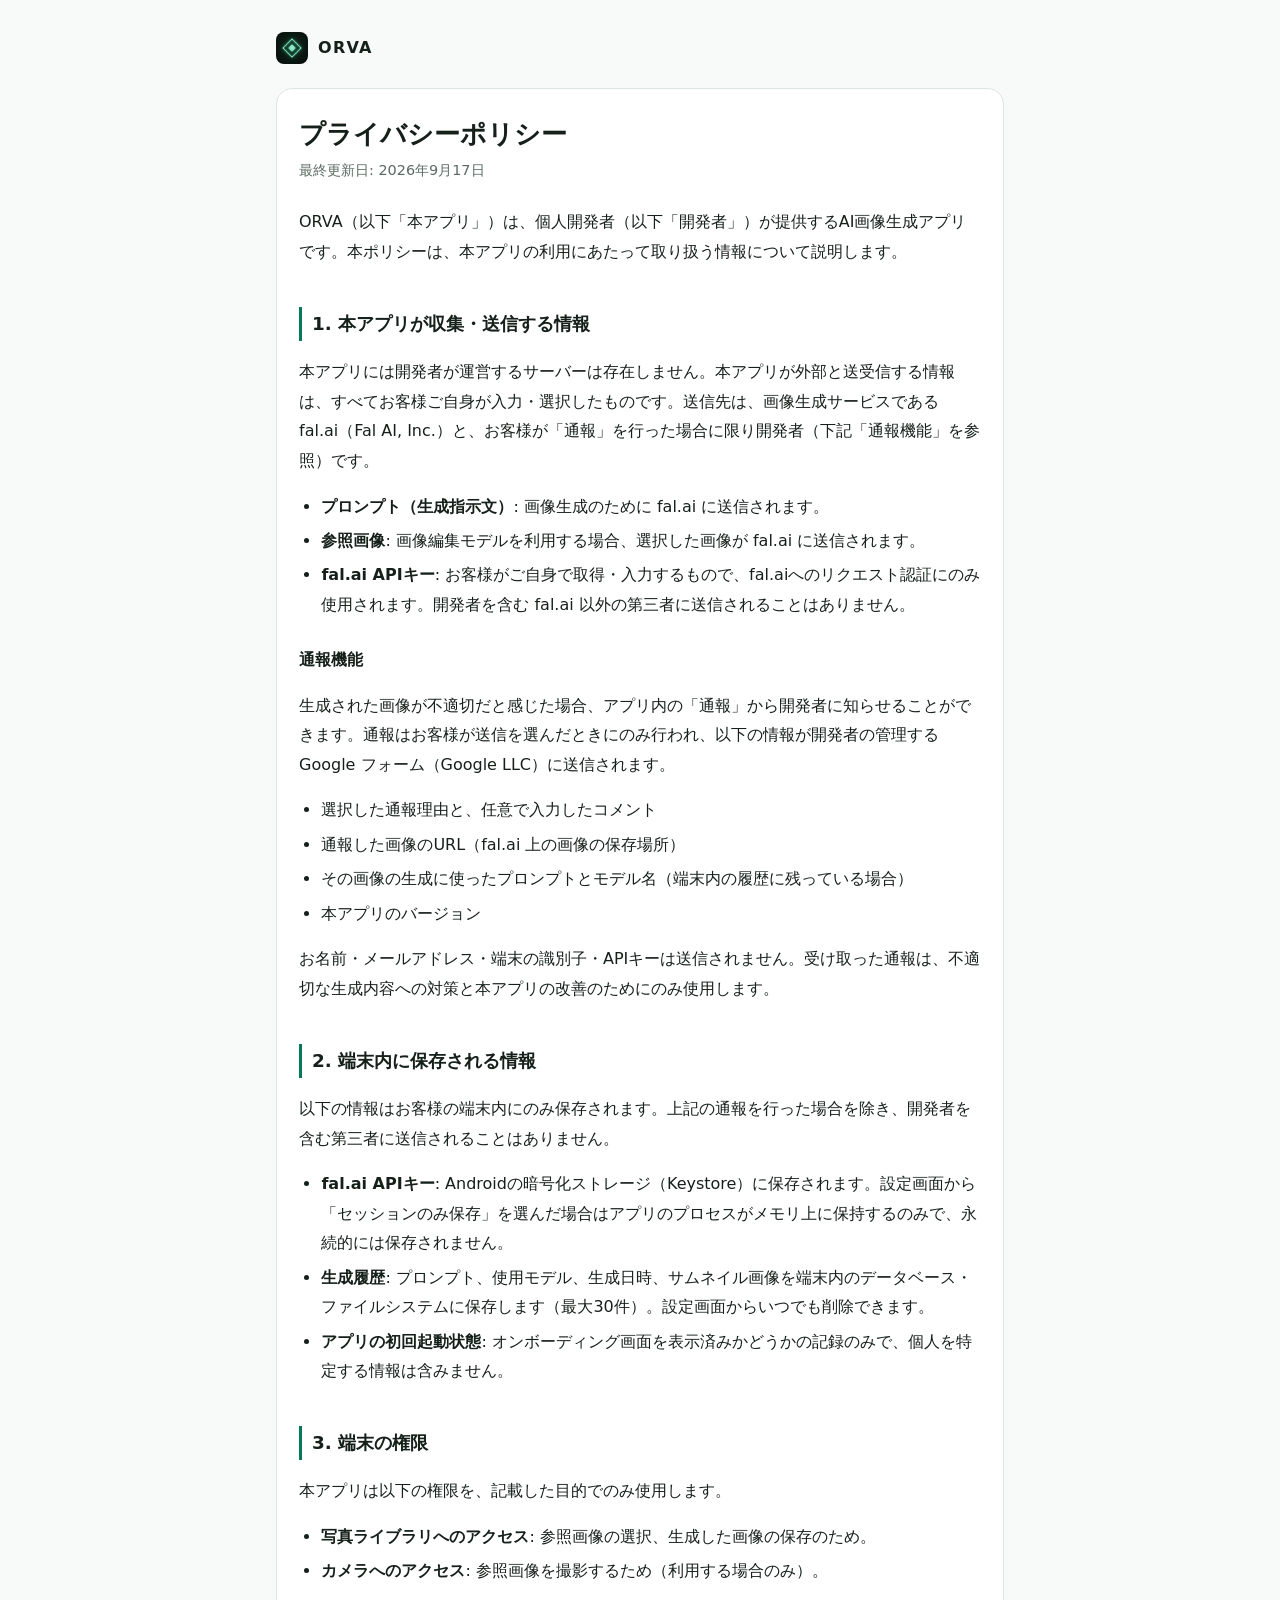
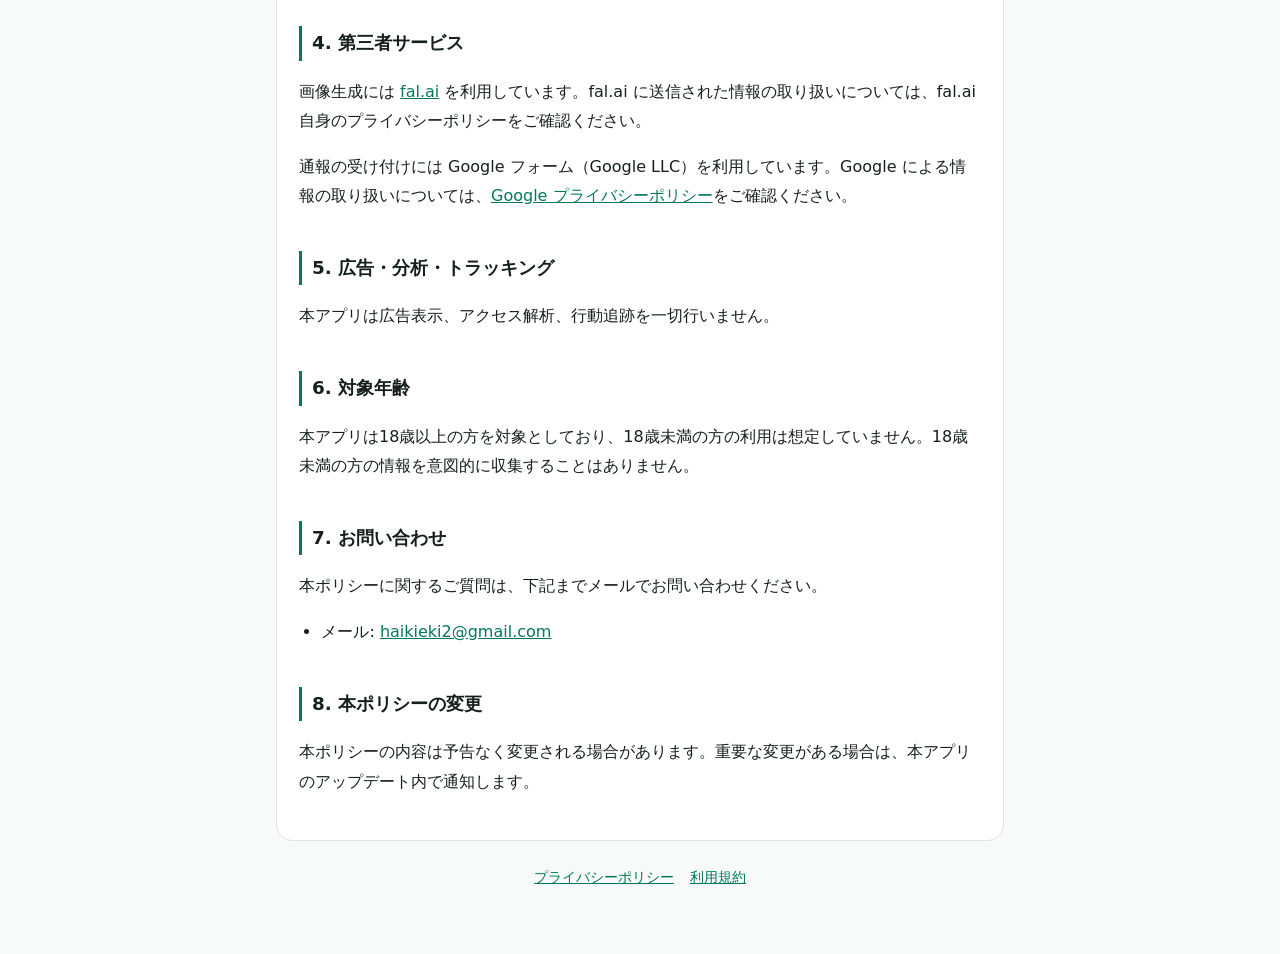
==== privacy.html @ 24cd34ab "ORVA のプライバシーポリシーと利用規約を公開 Co-Authored-By: Claude Opus 5 (1M context) <noreply@anthropic.com> Claude-S" ====
<!doctype html>
<html lang="ja">
<head>
<meta charset="utf-8">
<meta name="viewport" content="width=device-width, initial-scale=1">
<title>プライバシーポリシー | ORVA</title>
<meta name="description" content="AI画像生成アプリ ORVA のプライバシーポリシー">
<link rel="icon" href="icon.png">
<link rel="stylesheet" href="style.css">
</head>
<body>
<div class="wrap">
<header class="site"><a href="./"><img src="icon.png" alt=""><span>ORVA</span></a></header>
<main>
<h1>プライバシーポリシー</h1>
<p class="updated">最終更新日: 2026年9月17日</p>
<p>ORVA（以下「本アプリ」）は、個人開発者（以下「開発者」）が提供するAI画像生成アプリです。本ポリシーは、本アプリの利用にあたって取り扱う情報について説明します。</p>
<h2>1. 本アプリが収集・送信する情報</h2>
<p>本アプリには開発者が運営するサーバーは存在しません。本アプリが外部と送受信する情報は、すべてお客様ご自身が入力・選択したものです。送信先は、画像生成サービスである fal.ai（Fal AI, Inc.）と、お客様が「通報」を行った場合に限り開発者（下記「通報機能」を参照）です。</p>
<ul>
<li><strong>プロンプト（生成指示文）</strong>: 画像生成のために fal.ai に送信されます。</li>
<li><strong>参照画像</strong>: 画像編集モデルを利用する場合、選択した画像が fal.ai に送信されます。</li>
<li><strong>fal.ai APIキー</strong>: お客様がご自身で取得・入力するもので、fal.aiへのリクエスト認証にのみ使用されます。開発者を含む fal.ai 以外の第三者に送信されることはありません。</li>
</ul>
<h3>通報機能</h3>
<p>生成された画像が不適切だと感じた場合、アプリ内の「通報」から開発者に知らせることができます。通報はお客様が送信を選んだときにのみ行われ、以下の情報が開発者の管理する Google フォーム（Google LLC）に送信されます。</p>
<ul>
<li>選択した通報理由と、任意で入力したコメント</li>
<li>通報した画像のURL（fal.ai 上の画像の保存場所）</li>
<li>その画像の生成に使ったプロンプトとモデル名（端末内の履歴に残っている場合）</li>
<li>本アプリのバージョン</li>
</ul>
<p>お名前・メールアドレス・端末の識別子・APIキーは送信されません。受け取った通報は、不適切な生成内容への対策と本アプリの改善のためにのみ使用します。</p>
<h2>2. 端末内に保存される情報</h2>
<p>以下の情報はお客様の端末内にのみ保存されます。上記の通報を行った場合を除き、開発者を含む第三者に送信されることはありません。</p>
<ul>
<li><strong>fal.ai APIキー</strong>: Androidの暗号化ストレージ（Keystore）に保存されます。設定画面から「セッションのみ保存」を選んだ場合はアプリのプロセスがメモリ上に保持するのみで、永続的には保存されません。</li>
<li><strong>生成履歴</strong>: プロンプト、使用モデル、生成日時、サムネイル画像を端末内のデータベース・ファイルシステムに保存します（最大30件）。設定画面からいつでも削除できます。</li>
<li><strong>アプリの初回起動状態</strong>: オンボーディング画面を表示済みかどうかの記録のみで、個人を特定する情報は含みません。</li>
</ul>
<h2>3. 端末の権限</h2>
<p>本アプリは以下の権限を、記載した目的でのみ使用します。</p>
<ul>
<li><strong>写真ライブラリへのアクセス</strong>: 参照画像の選択、生成した画像の保存のため。</li>
<li><strong>カメラへのアクセス</strong>: 参照画像を撮影するため（利用する場合のみ）。</li>
</ul>
<h2>4. 第三者サービス</h2>
<p>画像生成には <a href="https://fal.ai" rel="noopener">fal.ai</a> を利用しています。fal.ai に送信された情報の取り扱いについては、fal.ai 自身のプライバシーポリシーをご確認ください。</p>
<p>通報の受け付けには Google フォーム（Google LLC）を利用しています。Google による情報の取り扱いについては、<a href="https://policies.google.com/privacy" rel="noopener">Google プライバシーポリシー</a>をご確認ください。</p>
<h2>5. 広告・分析・トラッキング</h2>
<p>本アプリは広告表示、アクセス解析、行動追跡を一切行いません。</p>
<h2>6. 対象年齢</h2>
<p>本アプリは18歳以上の方を対象としており、18歳未満の方の利用は想定していません。18歳未満の方の情報を意図的に収集することはありません。</p>
<h2>7. お問い合わせ</h2>
<p>本ポリシーに関するご質問は、下記までメールでお問い合わせください。</p>
<ul>
<li>メール: <a href="mailto:haikieki2@gmail.com">haikieki2@gmail.com</a></li>
</ul>
<h2>8. 本ポリシーの変更</h2>
<p>本ポリシーの内容は予告なく変更される場合があります。重要な変更がある場合は、本アプリのアップデート内で通知します。</p>
</main>
<footer><a href="privacy.html">プライバシーポリシー</a><a href="terms.html">利用規約</a></footer>
</div>
</body>
</html>
---- style.css ----
:root {
  --bg: #f7faf8; --surface: #ffffff; --text: #16201b; --muted: #5a6b63;
  --border: #dbe7e0; --accent: #047857; --accent-soft: #d1fae5;
}
@media (prefers-color-scheme: dark) {
  :root {
    --bg: #060b09; --surface: #0f1a13; --text: #eef3f0; --muted: #95aaa0;
    --border: rgba(52,211,153,0.16); --accent: #34d399; --accent-soft: rgba(52,211,153,0.12);
  }
}
* { box-sizing: border-box; }
body {
  margin: 0; background: var(--bg); color: var(--text);
  font-family: system-ui, -apple-system, "Hiragino Sans", "Noto Sans JP", "Yu Gothic UI", sans-serif;
  line-height: 1.85; font-size: 16px; -webkit-text-size-adjust: 100%;
}
.wrap { max-width: 760px; margin: 0 auto; padding: 32px 16px 64px; }
header.site { display: flex; align-items: center; gap: 10px; margin-bottom: 24px; }
header.site a { color: var(--text); text-decoration: none; display: flex; align-items: center; gap: 10px; }
header.site img { width: 32px; height: 32px; border-radius: 8px; }
header.site span { font-weight: 700; letter-spacing: 0.08em; }
main { background: var(--surface); border: 1px solid var(--border); border-radius: 16px; padding: 28px 22px; }
h1 { font-size: 1.6rem; line-height: 1.4; margin: 0 0 4px; }
.updated { color: var(--muted); font-size: 0.9rem; margin: 0 0 24px; }
h2 { font-size: 1.15rem; margin: 2.2em 0 0.6em; padding-left: 10px; border-left: 3px solid var(--accent); }
h3 { font-size: 1rem; margin: 1.6em 0 0.4em; }
p, li { overflow-wrap: anywhere; }
ul, ol { padding-left: 1.4em; }
li + li { margin-top: 0.3em; }
a { color: var(--accent); }
nav.pages { display: grid; gap: 12px; margin-top: 8px; }
nav.pages a {
  display: block; padding: 16px 18px; border-radius: 12px; border: 1px solid var(--border);
  background: var(--accent-soft); color: var(--text); text-decoration: none; font-weight: 600;
}
nav.pages a small { display: block; color: var(--muted); font-weight: 400; }
footer { color: var(--muted); font-size: 0.85rem; margin-top: 24px; text-align: center; }
footer a { margin: 0 8px; }
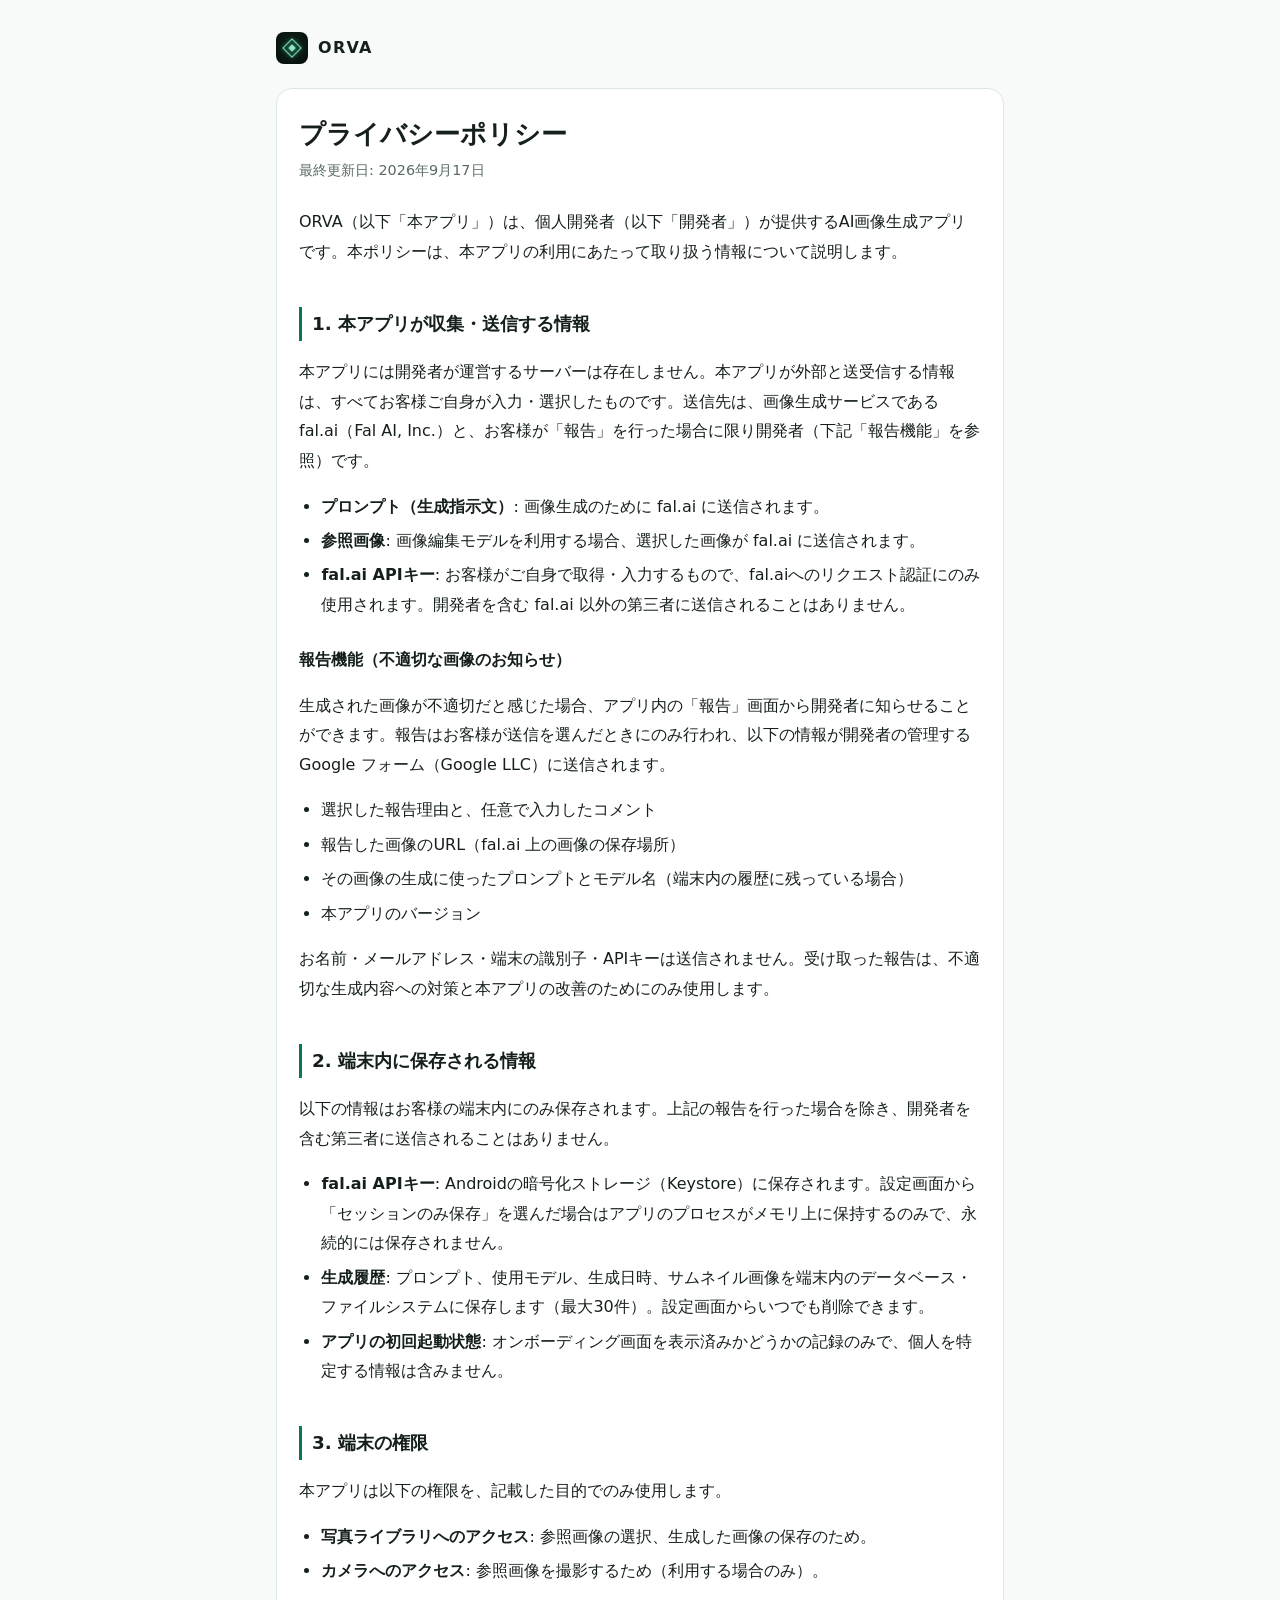
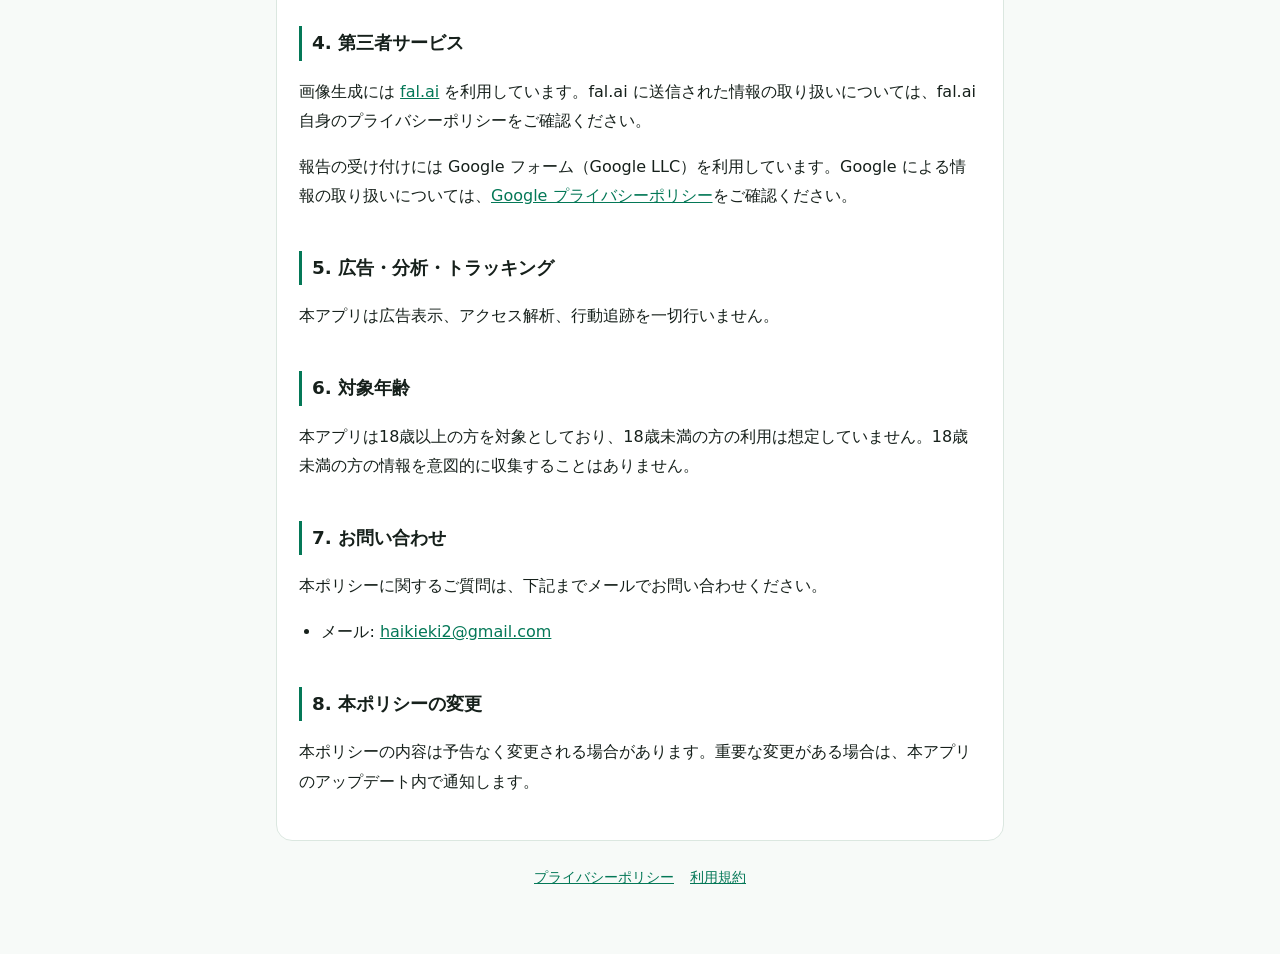
==== commit 18cf03a1: "表記を「通報」から「報告」に統一 Co-Authored-By: Claude Opus 5 (1M context) <noreply@anthropic.com> Claude-Session: " ====
--- a/privacy.html
+++ b/privacy.html
@@ -16,23 +16,23 @@
 <p class="updated">最終更新日: 2026年9月17日</p>
 <p>ORVA（以下「本アプリ」）は、個人開発者（以下「開発者」）が提供するAI画像生成アプリです。本ポリシーは、本アプリの利用にあたって取り扱う情報について説明します。</p>
 <h2>1. 本アプリが収集・送信する情報</h2>
-<p>本アプリには開発者が運営するサーバーは存在しません。本アプリが外部と送受信する情報は、すべてお客様ご自身が入力・選択したものです。送信先は、画像生成サービスである fal.ai（Fal AI, Inc.）と、お客様が「通報」を行った場合に限り開発者（下記「通報機能」を参照）です。</p>
+<p>本アプリには開発者が運営するサーバーは存在しません。本アプリが外部と送受信する情報は、すべてお客様ご自身が入力・選択したものです。送信先は、画像生成サービスである fal.ai（Fal AI, Inc.）と、お客様が「報告」を行った場合に限り開発者（下記「報告機能」を参照）です。</p>
 <ul>
 <li><strong>プロンプト（生成指示文）</strong>: 画像生成のために fal.ai に送信されます。</li>
 <li><strong>参照画像</strong>: 画像編集モデルを利用する場合、選択した画像が fal.ai に送信されます。</li>
 <li><strong>fal.ai APIキー</strong>: お客様がご自身で取得・入力するもので、fal.aiへのリクエスト認証にのみ使用されます。開発者を含む fal.ai 以外の第三者に送信されることはありません。</li>
 </ul>
-<h3>通報機能</h3>
-<p>生成された画像が不適切だと感じた場合、アプリ内の「通報」から開発者に知らせることができます。通報はお客様が送信を選んだときにのみ行われ、以下の情報が開発者の管理する Google フォーム（Google LLC）に送信されます。</p>
+<h3>報告機能（不適切な画像のお知らせ）</h3>
+<p>生成された画像が不適切だと感じた場合、アプリ内の「報告」画面から開発者に知らせることができます。報告はお客様が送信を選んだときにのみ行われ、以下の情報が開発者の管理する Google フォーム（Google LLC）に送信されます。</p>
 <ul>
-<li>選択した通報理由と、任意で入力したコメント</li>
-<li>通報した画像のURL（fal.ai 上の画像の保存場所）</li>
+<li>選択した報告理由と、任意で入力したコメント</li>
+<li>報告した画像のURL（fal.ai 上の画像の保存場所）</li>
 <li>その画像の生成に使ったプロンプトとモデル名（端末内の履歴に残っている場合）</li>
 <li>本アプリのバージョン</li>
 </ul>
-<p>お名前・メールアドレス・端末の識別子・APIキーは送信されません。受け取った通報は、不適切な生成内容への対策と本アプリの改善のためにのみ使用します。</p>
+<p>お名前・メールアドレス・端末の識別子・APIキーは送信されません。受け取った報告は、不適切な生成内容への対策と本アプリの改善のためにのみ使用します。</p>
 <h2>2. 端末内に保存される情報</h2>
-<p>以下の情報はお客様の端末内にのみ保存されます。上記の通報を行った場合を除き、開発者を含む第三者に送信されることはありません。</p>
+<p>以下の情報はお客様の端末内にのみ保存されます。上記の報告を行った場合を除き、開発者を含む第三者に送信されることはありません。</p>
 <ul>
 <li><strong>fal.ai APIキー</strong>: Androidの暗号化ストレージ（Keystore）に保存されます。設定画面から「セッションのみ保存」を選んだ場合はアプリのプロセスがメモリ上に保持するのみで、永続的には保存されません。</li>
 <li><strong>生成履歴</strong>: プロンプト、使用モデル、生成日時、サムネイル画像を端末内のデータベース・ファイルシステムに保存します（最大30件）。設定画面からいつでも削除できます。</li>
@@ -46,7 +46,7 @@
 </ul>
 <h2>4. 第三者サービス</h2>
 <p>画像生成には <a href="https://fal.ai" rel="noopener">fal.ai</a> を利用しています。fal.ai に送信された情報の取り扱いについては、fal.ai 自身のプライバシーポリシーをご確認ください。</p>
-<p>通報の受け付けには Google フォーム（Google LLC）を利用しています。Google による情報の取り扱いについては、<a href="https://policies.google.com/privacy" rel="noopener">Google プライバシーポリシー</a>をご確認ください。</p>
+<p>報告の受け付けには Google フォーム（Google LLC）を利用しています。Google による情報の取り扱いについては、<a href="https://policies.google.com/privacy" rel="noopener">Google プライバシーポリシー</a>をご確認ください。</p>
 <h2>5. 広告・分析・トラッキング</h2>
 <p>本アプリは広告表示、アクセス解析、行動追跡を一切行いません。</p>
 <h2>6. 対象年齢</h2>
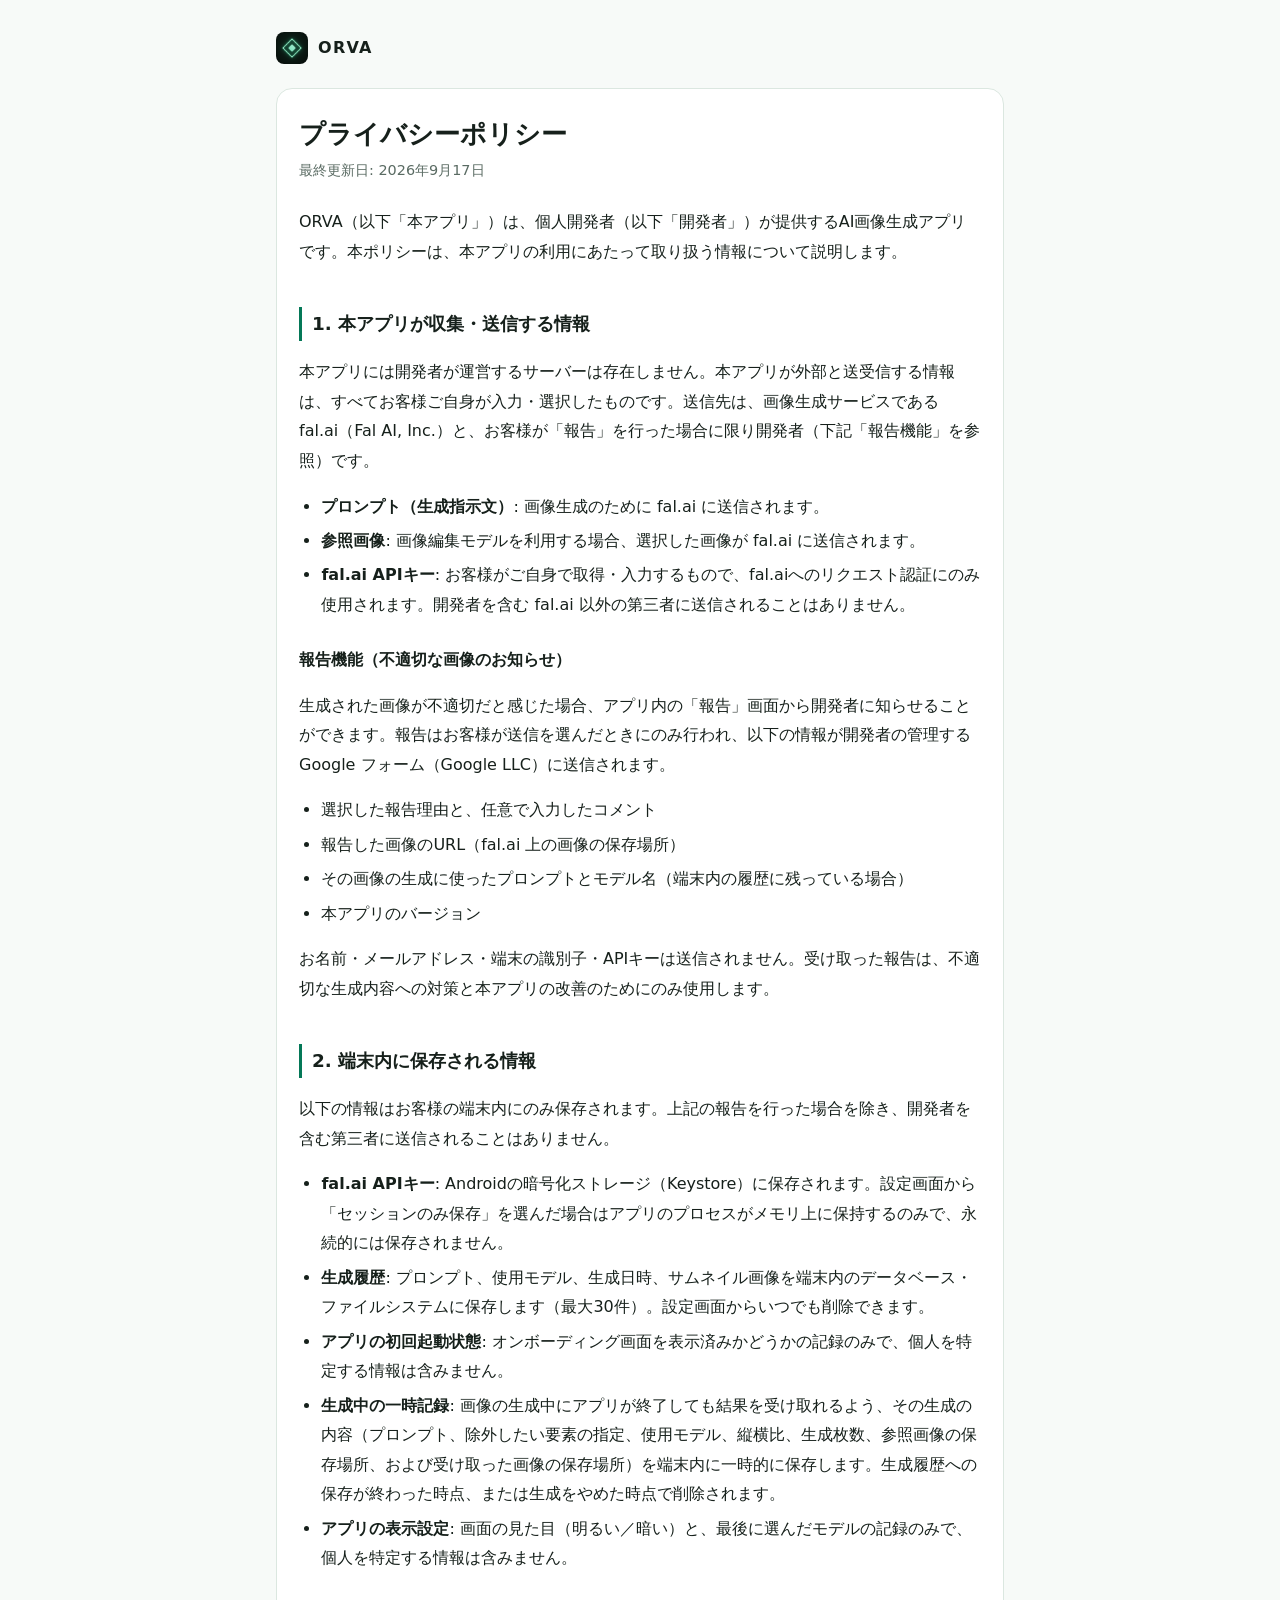
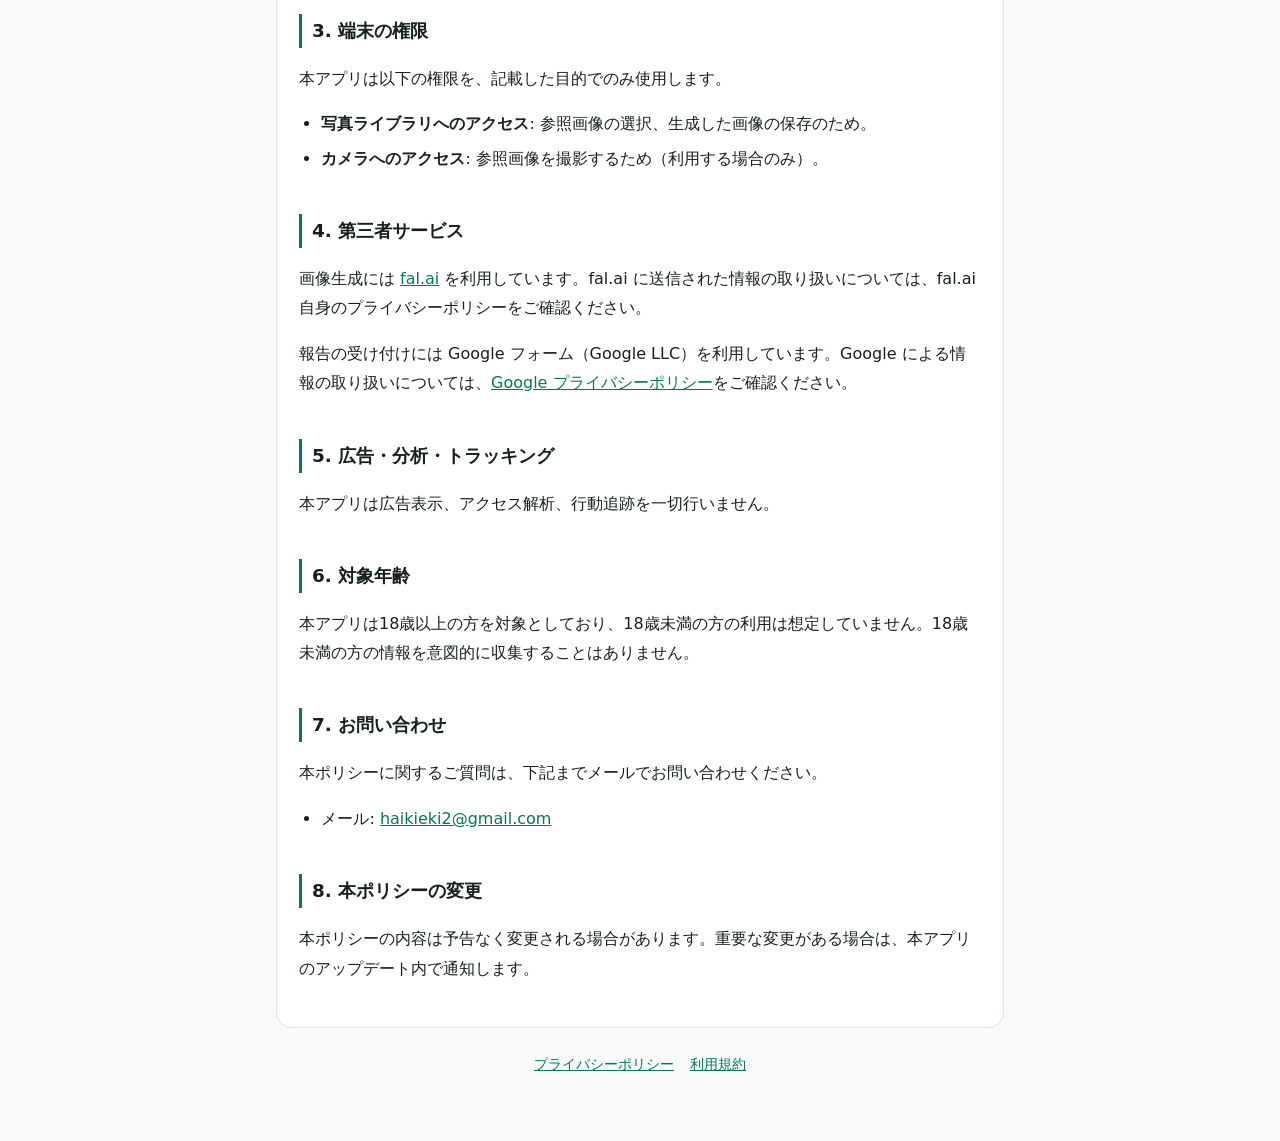
==== commit b74e4ffd: "端末内に保存される情報に、生成中の一時記録と表示設定を追記 Co-Authored-By: Claude Opus 5 (1M context) <noreply@anthropic.com>" ====
--- a/privacy.html
+++ b/privacy.html
@@ -37,6 +37,8 @@
 <li><strong>fal.ai APIキー</strong>: Androidの暗号化ストレージ（Keystore）に保存されます。設定画面から「セッションのみ保存」を選んだ場合はアプリのプロセスがメモリ上に保持するのみで、永続的には保存されません。</li>
 <li><strong>生成履歴</strong>: プロンプト、使用モデル、生成日時、サムネイル画像を端末内のデータベース・ファイルシステムに保存します（最大30件）。設定画面からいつでも削除できます。</li>
 <li><strong>アプリの初回起動状態</strong>: オンボーディング画面を表示済みかどうかの記録のみで、個人を特定する情報は含みません。</li>
+<li><strong>生成中の一時記録</strong>: 画像の生成中にアプリが終了しても結果を受け取れるよう、その生成の内容（プロンプト、除外したい要素の指定、使用モデル、縦横比、生成枚数、参照画像の保存場所、および受け取った画像の保存場所）を端末内に一時的に保存します。生成履歴への保存が終わった時点、または生成をやめた時点で削除されます。</li>
+<li><strong>アプリの表示設定</strong>: 画面の見た目（明るい／暗い）と、最後に選んだモデルの記録のみで、個人を特定する情報は含みません。</li>
 </ul>
 <h2>3. 端末の権限</h2>
 <p>本アプリは以下の権限を、記載した目的でのみ使用します。</p>
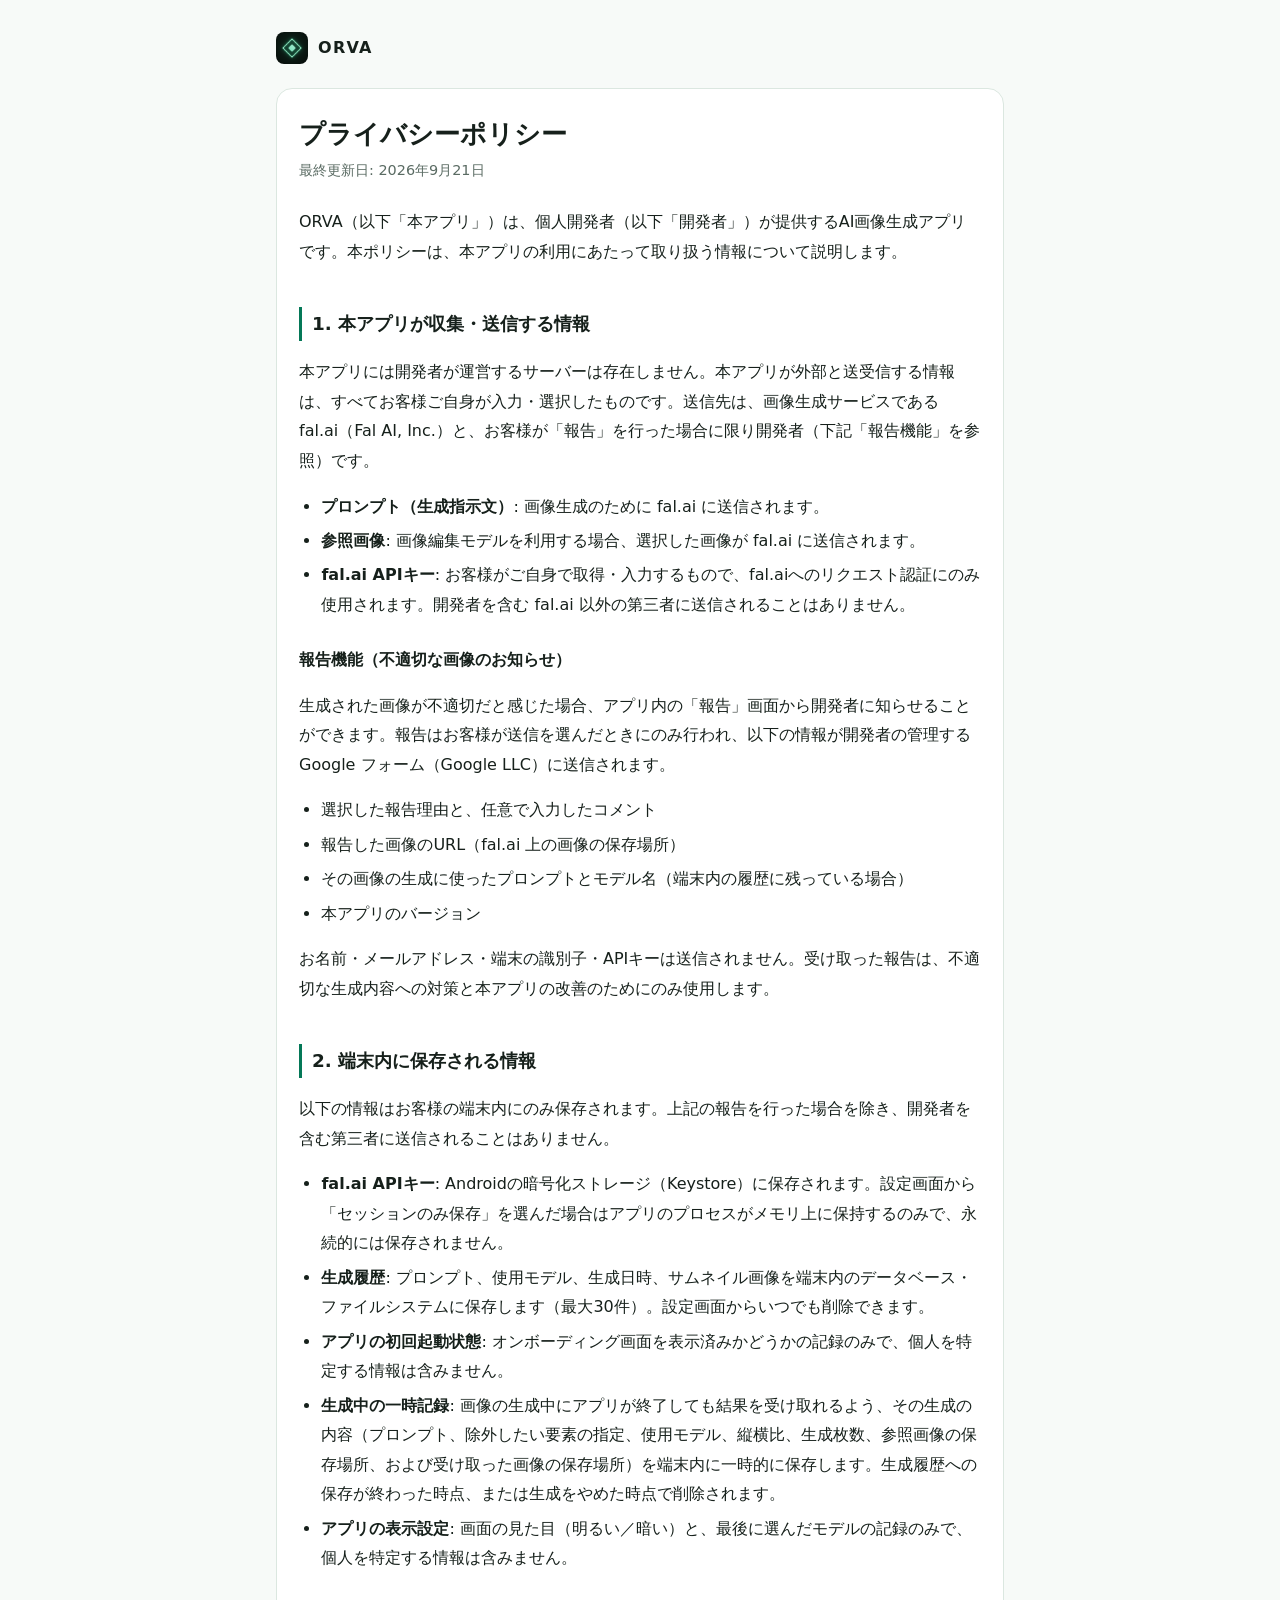
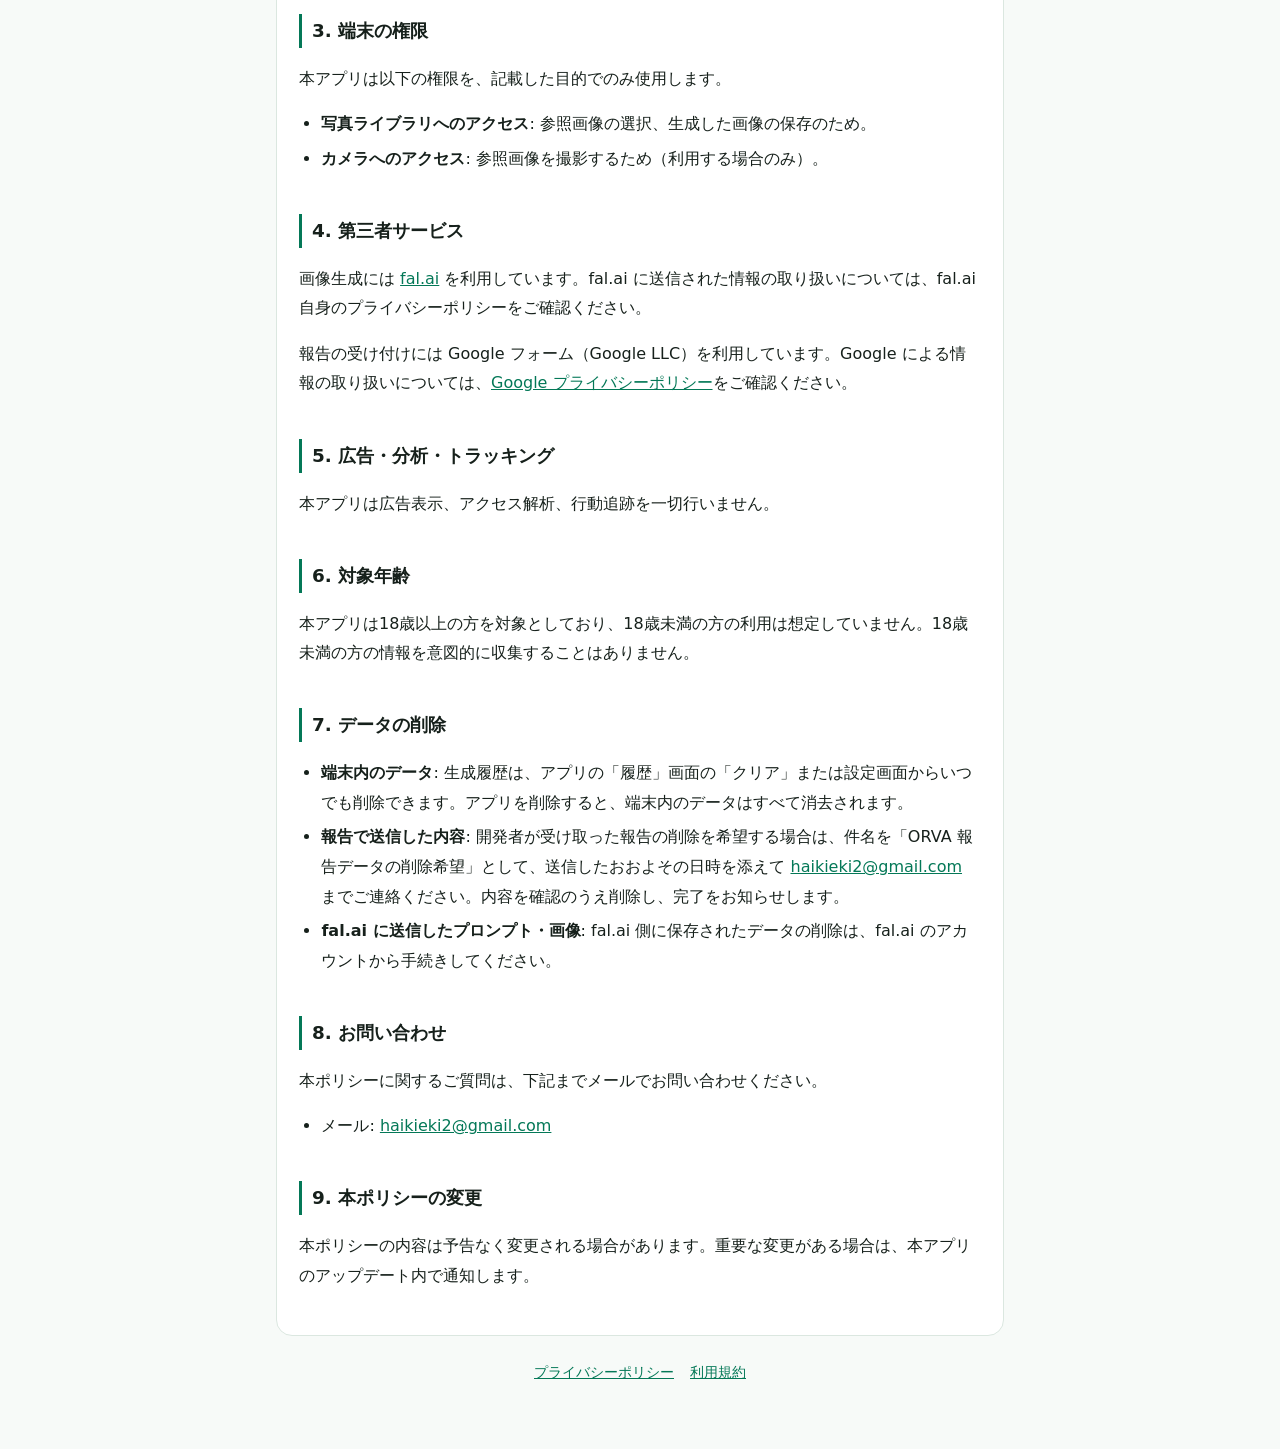
==== commit f19e3b48: "プライバシーポリシーにデータの削除方法を追記 Co-Authored-By: Claude Opus 5 (1M context) <noreply@anthropic.com>" ====
--- a/privacy.html
+++ b/privacy.html
@@ -13,7 +13,7 @@
 <header class="site"><a href="./"><img src="icon.png" alt=""><span>ORVA</span></a></header>
 <main>
 <h1>プライバシーポリシー</h1>
-<p class="updated">最終更新日: 2026年9月17日</p>
+<p class="updated">最終更新日: 2026年9月21日</p>
 <p>ORVA（以下「本アプリ」）は、個人開発者（以下「開発者」）が提供するAI画像生成アプリです。本ポリシーは、本アプリの利用にあたって取り扱う情報について説明します。</p>
 <h2>1. 本アプリが収集・送信する情報</h2>
 <p>本アプリには開発者が運営するサーバーは存在しません。本アプリが外部と送受信する情報は、すべてお客様ご自身が入力・選択したものです。送信先は、画像生成サービスである fal.ai（Fal AI, Inc.）と、お客様が「報告」を行った場合に限り開発者（下記「報告機能」を参照）です。</p>
@@ -53,12 +53,18 @@
 <p>本アプリは広告表示、アクセス解析、行動追跡を一切行いません。</p>
 <h2>6. 対象年齢</h2>
 <p>本アプリは18歳以上の方を対象としており、18歳未満の方の利用は想定していません。18歳未満の方の情報を意図的に収集することはありません。</p>
-<h2>7. お問い合わせ</h2>
+<h2>7. データの削除</h2>
+<ul>
+<li><strong>端末内のデータ</strong>: 生成履歴は、アプリの「履歴」画面の「クリア」または設定画面からいつでも削除できます。アプリを削除すると、端末内のデータはすべて消去されます。</li>
+<li><strong>報告で送信した内容</strong>: 開発者が受け取った報告の削除を希望する場合は、件名を「ORVA 報告データの削除希望」として、送信したおおよその日時を添えて <a href="mailto:haikieki2@gmail.com">haikieki2@gmail.com</a> までご連絡ください。内容を確認のうえ削除し、完了をお知らせします。</li>
+<li><strong>fal.ai に送信したプロンプト・画像</strong>: fal.ai 側に保存されたデータの削除は、fal.ai のアカウントから手続きしてください。</li>
+</ul>
+<h2>8. お問い合わせ</h2>
 <p>本ポリシーに関するご質問は、下記までメールでお問い合わせください。</p>
 <ul>
 <li>メール: <a href="mailto:haikieki2@gmail.com">haikieki2@gmail.com</a></li>
 </ul>
-<h2>8. 本ポリシーの変更</h2>
+<h2>9. 本ポリシーの変更</h2>
 <p>本ポリシーの内容は予告なく変更される場合があります。重要な変更がある場合は、本アプリのアップデート内で通知します。</p>
 </main>
 <footer><a href="privacy.html">プライバシーポリシー</a><a href="terms.html">利用規約</a></footer>
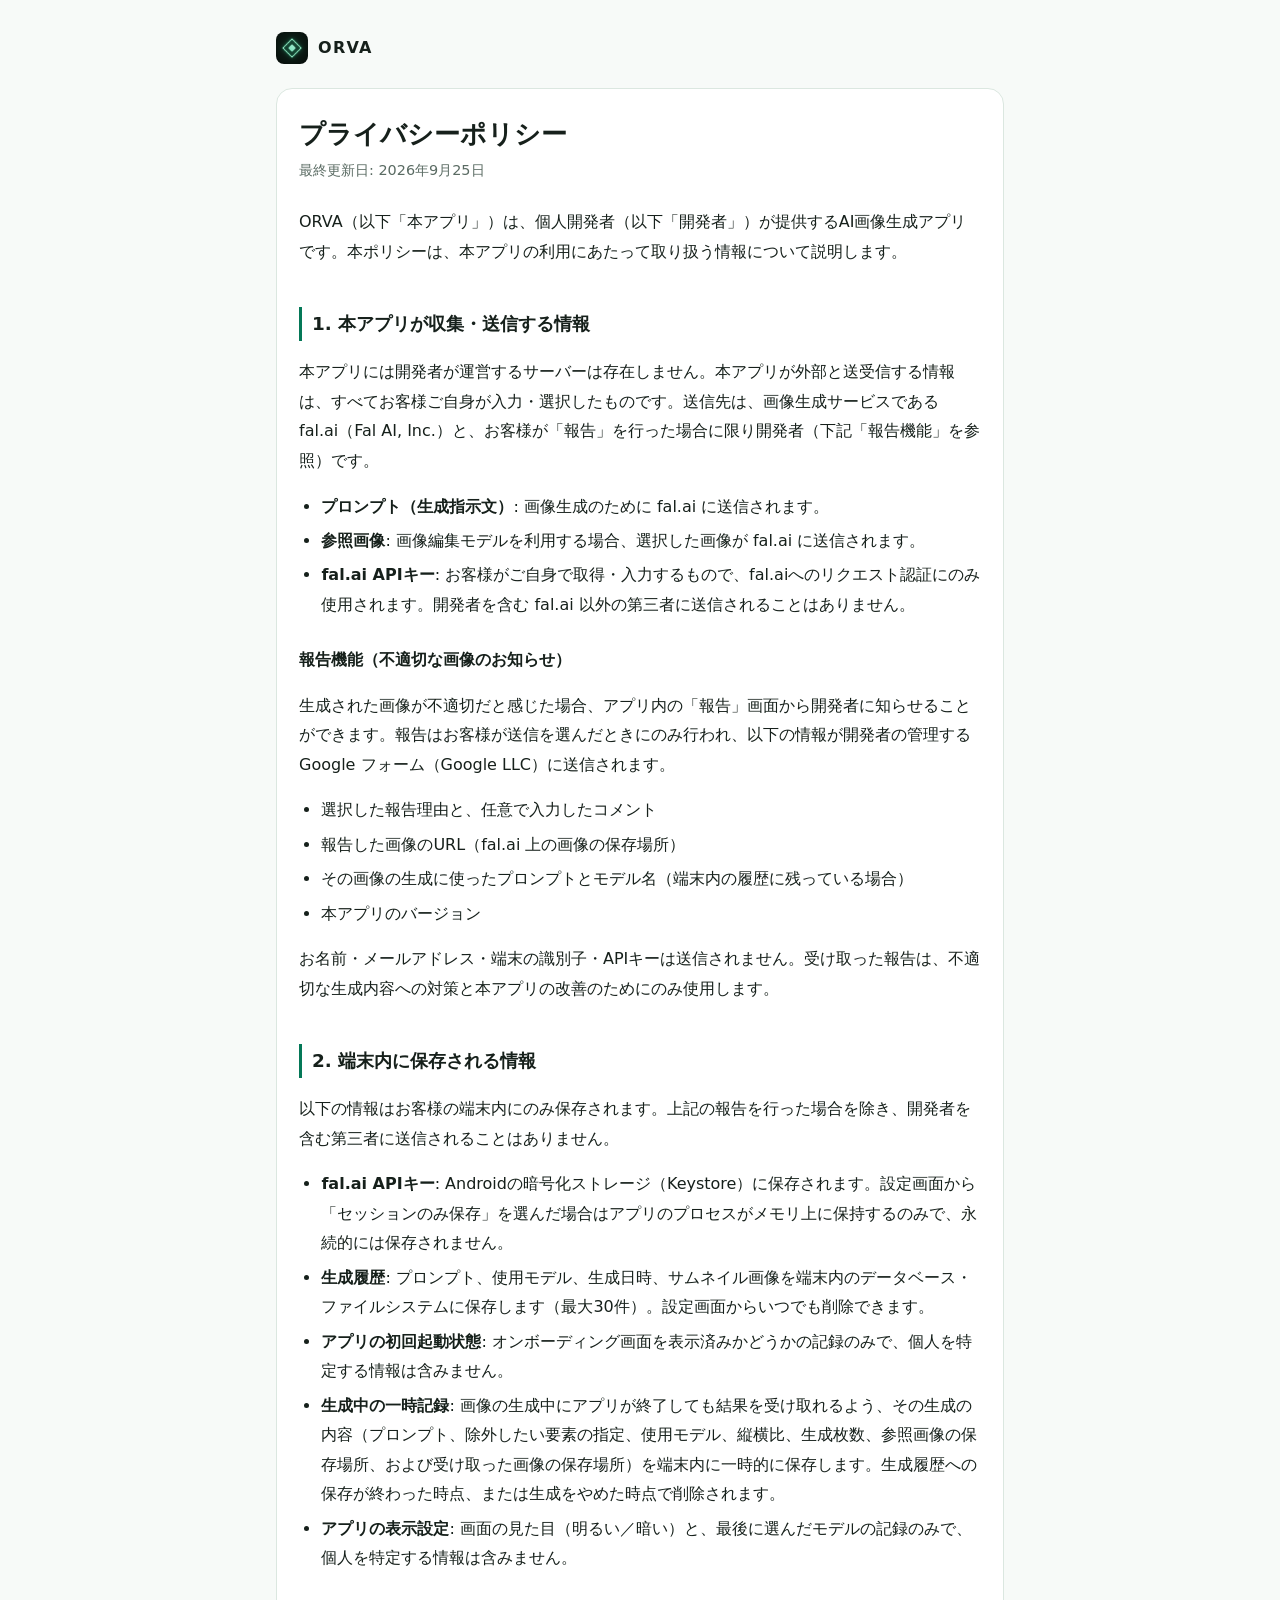
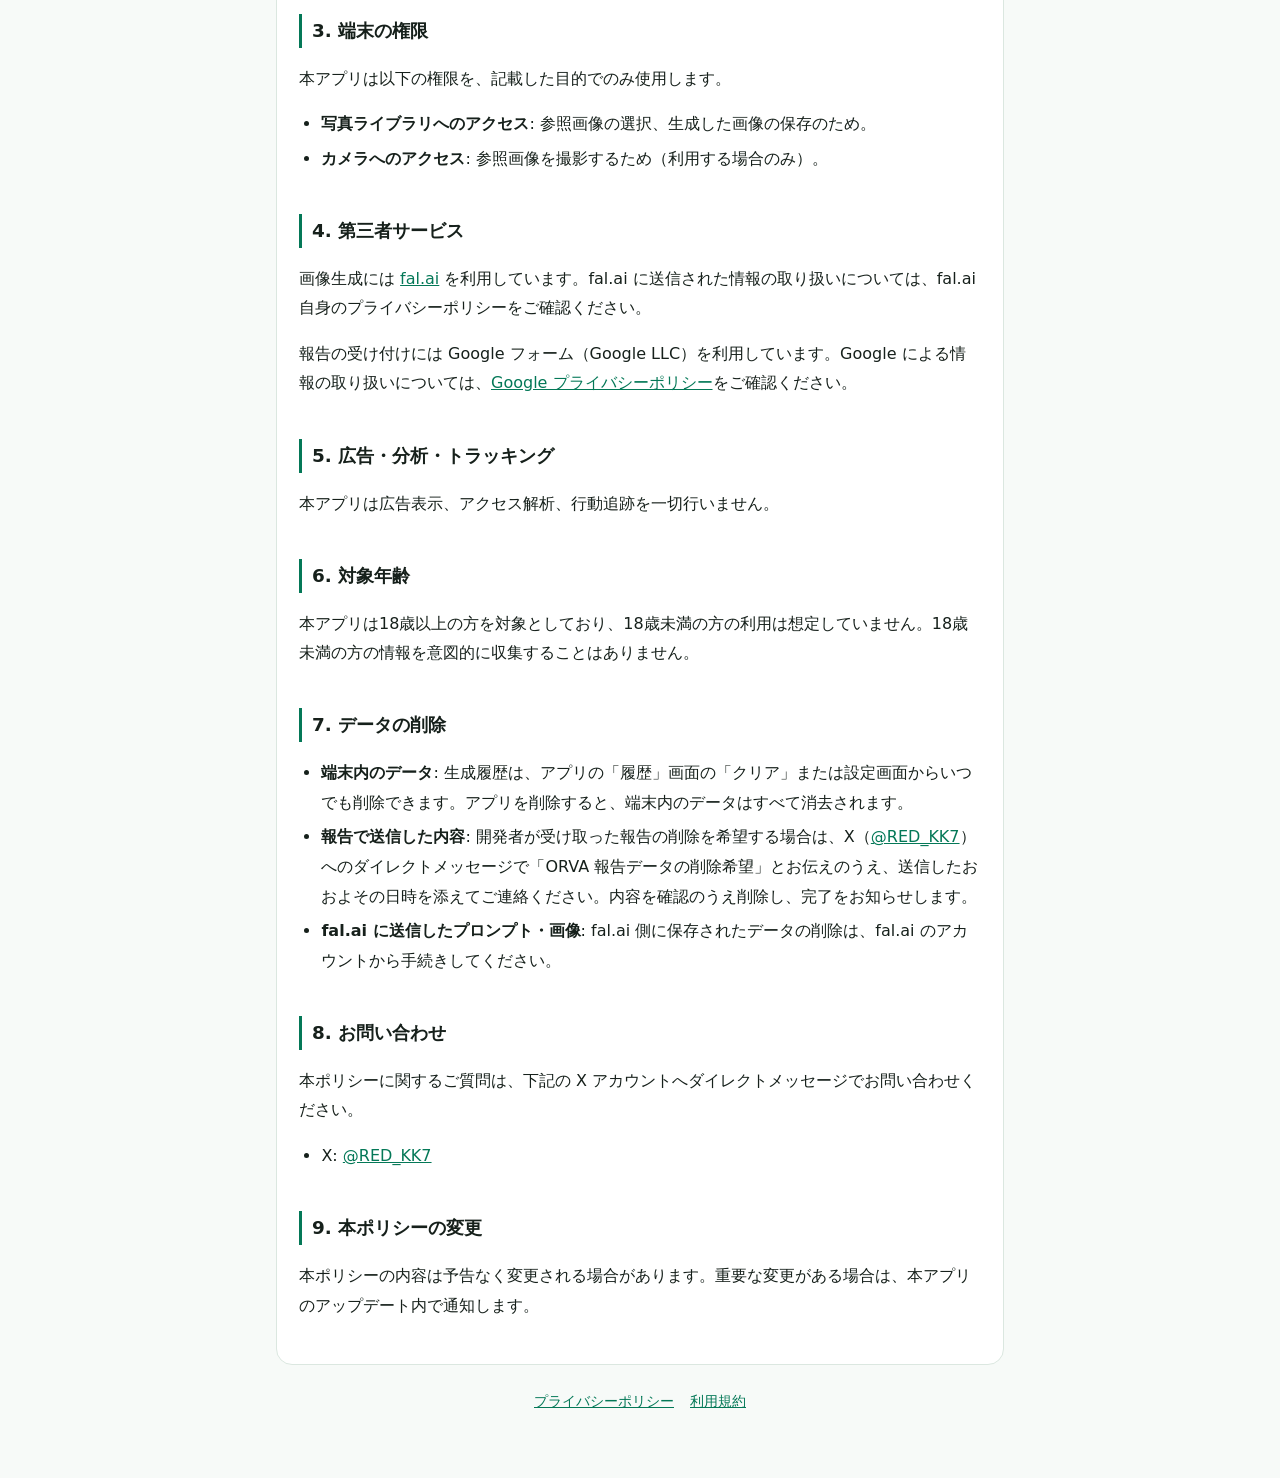
==== commit ad56bd64: "お問い合わせ先をメールから X（@RED_KK7）に変更 - プライバシーポリシー・利用規約の「お問い合わせ」を X のダイレクトメッセージに変更 - 報告データの削除希望も X のダイレクトメッセー" ====
--- a/privacy.html
+++ b/privacy.html
@@ -13,7 +13,7 @@
 <header class="site"><a href="./"><img src="icon.png" alt=""><span>ORVA</span></a></header>
 <main>
 <h1>プライバシーポリシー</h1>
-<p class="updated">最終更新日: 2026年9月21日</p>
+<p class="updated">最終更新日: 2026年9月25日</p>
 <p>ORVA（以下「本アプリ」）は、個人開発者（以下「開発者」）が提供するAI画像生成アプリです。本ポリシーは、本アプリの利用にあたって取り扱う情報について説明します。</p>
 <h2>1. 本アプリが収集・送信する情報</h2>
 <p>本アプリには開発者が運営するサーバーは存在しません。本アプリが外部と送受信する情報は、すべてお客様ご自身が入力・選択したものです。送信先は、画像生成サービスである fal.ai（Fal AI, Inc.）と、お客様が「報告」を行った場合に限り開発者（下記「報告機能」を参照）です。</p>
@@ -56,13 +56,13 @@
 <h2>7. データの削除</h2>
 <ul>
 <li><strong>端末内のデータ</strong>: 生成履歴は、アプリの「履歴」画面の「クリア」または設定画面からいつでも削除できます。アプリを削除すると、端末内のデータはすべて消去されます。</li>
-<li><strong>報告で送信した内容</strong>: 開発者が受け取った報告の削除を希望する場合は、件名を「ORVA 報告データの削除希望」として、送信したおおよその日時を添えて <a href="mailto:haikieki2@gmail.com">haikieki2@gmail.com</a> までご連絡ください。内容を確認のうえ削除し、完了をお知らせします。</li>
+<li><strong>報告で送信した内容</strong>: 開発者が受け取った報告の削除を希望する場合は、X（<a href="https://x.com/RED_KK7" rel="noopener">@RED_KK7</a>）へのダイレクトメッセージで「ORVA 報告データの削除希望」とお伝えのうえ、送信したおおよその日時を添えてご連絡ください。内容を確認のうえ削除し、完了をお知らせします。</li>
 <li><strong>fal.ai に送信したプロンプト・画像</strong>: fal.ai 側に保存されたデータの削除は、fal.ai のアカウントから手続きしてください。</li>
 </ul>
 <h2>8. お問い合わせ</h2>
-<p>本ポリシーに関するご質問は、下記までメールでお問い合わせください。</p>
+<p>本ポリシーに関するご質問は、下記の X アカウントへダイレクトメッセージでお問い合わせください。</p>
 <ul>
-<li>メール: <a href="mailto:haikieki2@gmail.com">haikieki2@gmail.com</a></li>
+<li>X: <a href="https://x.com/RED_KK7" rel="noopener">@RED_KK7</a></li>
 </ul>
 <h2>9. 本ポリシーの変更</h2>
 <p>本ポリシーの内容は予告なく変更される場合があります。重要な変更がある場合は、本アプリのアップデート内で通知します。</p>
